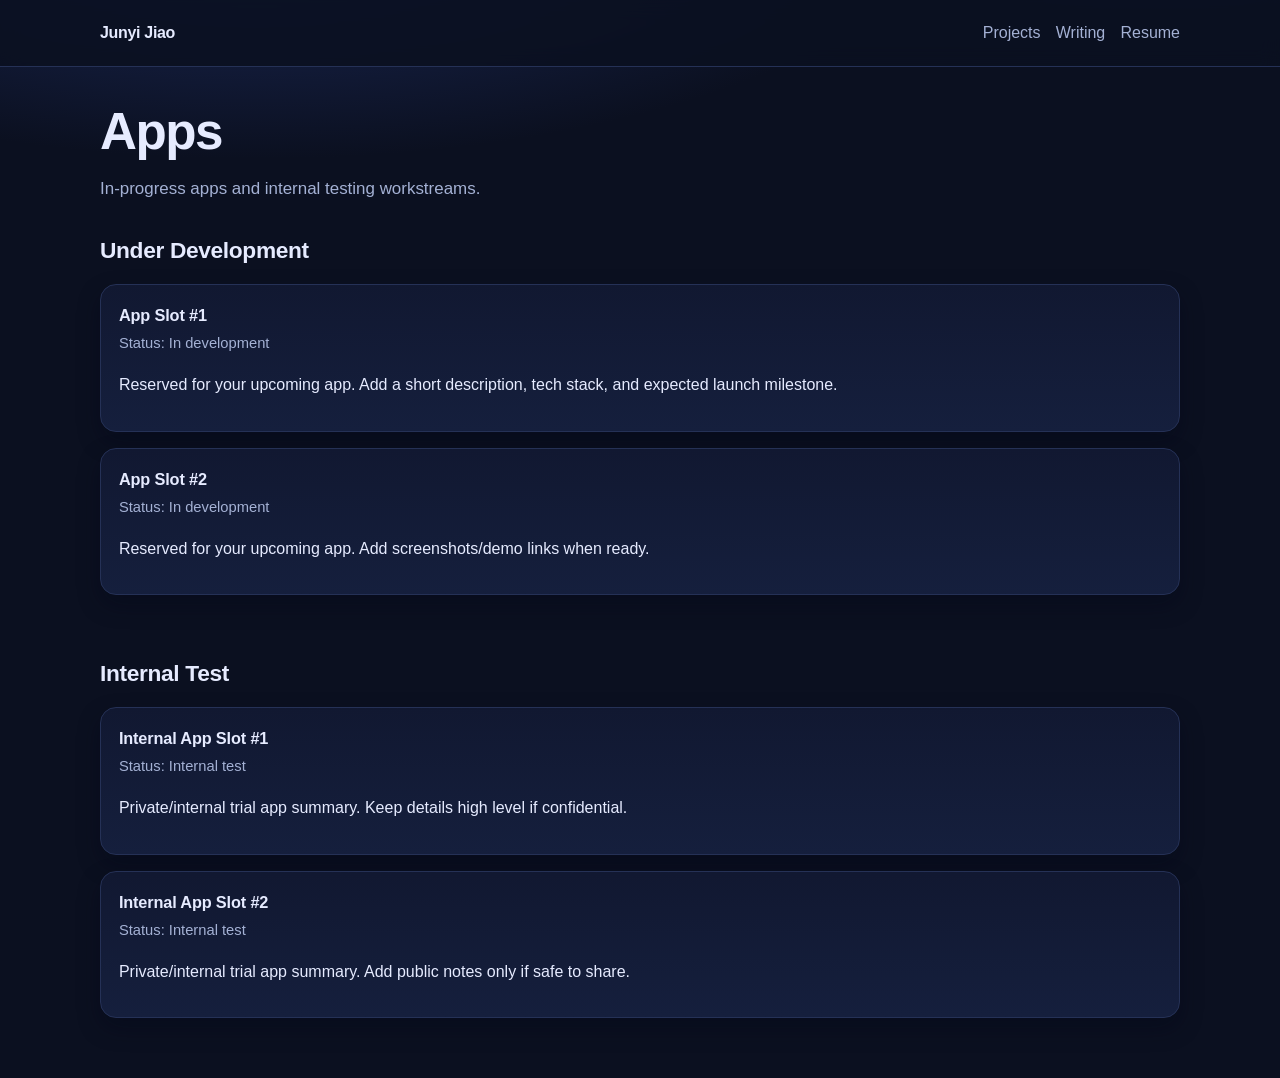
==== apps/index.html @ cd7e283a "feat(site): simplify homepage and move content to projects/writing/apps subpages" ====
<!doctype html>
<html lang="en">
  <head>
    <meta charset="UTF-8" />
    <meta name="viewport" content="width=device-width, initial-scale=1.0" />
    <title>Apps — Junyi Jiao</title>
    <meta name="description" content="Apps in development and internal test by Junyi Jiao." />
    <link rel="stylesheet" href="../styles.css" />
  </head>
  <body>
    <header class="site-header">
      <div class="container nav">
        <a class="brand" href="../">Junyi Jiao</a>
        <nav>
          <a href="../projects/">Projects</a>
          <a href="../writing/">Writing</a>
          <a href="../resume/">Resume</a>
        </nav>
      </div>
    </header>

    <main class="container section">
      <h1>Apps</h1>
      <p class="lead">In-progress apps and internal testing workstreams.</p>

      <section class="section">
        <h2>Under Development</h2>
        <div class="cards">
          <article class="card">
            <h3>App Slot #1</h3>
            <p class="meta">Status: In development</p>
            <p>Reserved for your upcoming app. Add a short description, tech stack, and expected launch milestone.</p>
          </article>
          <article class="card">
            <h3>App Slot #2</h3>
            <p class="meta">Status: In development</p>
            <p>Reserved for your upcoming app. Add screenshots/demo links when ready.</p>
          </article>
        </div>
      </section>

      <section class="section">
        <h2>Internal Test</h2>
        <div class="cards">
          <article class="card">
            <h3>Internal App Slot #1</h3>
            <p class="meta">Status: Internal test</p>
            <p>Private/internal trial app summary. Keep details high level if confidential.</p>
          </article>
          <article class="card">
            <h3>Internal App Slot #2</h3>
            <p class="meta">Status: Internal test</p>
            <p>Private/internal trial app summary. Add public notes only if safe to share.</p>
          </article>
        </div>
      </section>
    </main>
  </body>
</html>
---- styles.css ----
:root {
  --bg: #0b1020;
  --surface: #111831;
  --surface-soft: #151f3d;
  --text: #e6ebff;
  --muted: #a4b1d4;
  --primary: #5ea0ff;
  --primary-dark: #3b82f6;
  --border: #253156;
  --shadow-sm: 0 10px 22px rgba(2, 6, 23, 0.35);
  --shadow-md: 0 18px 42px rgba(2, 6, 23, 0.48);
}

* { box-sizing: border-box; }
html, body { margin: 0; padding: 0; }
body {
  font-family: Inter, -apple-system, BlinkMacSystemFont, "Segoe UI", Roboto, sans-serif;
  color: var(--text);
  background:
    radial-gradient(1200px 460px at 20% -10%, #1d2c60 0%, transparent 58%),
    radial-gradient(900px 360px at 90% -15%, #18264e 0%, transparent 58%),
    var(--bg);
  line-height: 1.62;
}

.container {
  width: min(1080px, 92vw);
  margin: 0 auto;
}

.site-header {
  position: sticky;
  top: 0;
  backdrop-filter: blur(10px);
  background: color-mix(in srgb, #0b1020 88%, transparent);
  border-bottom: 1px solid var(--border);
  z-index: 30;
}

.nav {
  display: flex;
  align-items: center;
  justify-content: space-between;
  min-height: 66px;
  gap: 1rem;
}

.brand {
  color: var(--text);
  font-weight: 800;
  letter-spacing: -0.02em;
  text-decoration: none;
}

nav {
  display: flex;
  align-items: center;
  gap: .95rem;
  flex-wrap: wrap;
}

nav a {
  color: var(--muted);
  text-decoration: none;
  font-weight: 500;
  transition: color .2s ease;
}

nav a:hover { color: var(--text); }

.hero { padding: 88px 0 36px; }

.eyebrow {
  margin: 0;
  text-transform: uppercase;
  letter-spacing: .08em;
  font-size: .78rem;
  color: #9bc0ff;
  font-weight: 700;
}

h1 {
  font-size: clamp(2rem, 5vw, 3.2rem);
  line-height: 1.08;
  letter-spacing: -0.03em;
  margin: .45rem 0 .95rem;
  max-width: 20ch;
}

.lead {
  font-size: 1.06rem;
  color: var(--muted);
  max-width: 74ch;
  margin: 0;
}

.hero-actions {
  display: flex;
  gap: .75rem;
  flex-wrap: wrap;
  margin-top: 1.25rem;
}

.btn {
  display: inline-block;
  background: var(--primary);
  color: #061126;
  padding: .66rem .95rem;
  border-radius: .74rem;
  text-decoration: none;
  font-weight: 700;
  border: 1px solid transparent;
  transition: transform .18s ease, box-shadow .18s ease, background .18s ease;
}

.btn:hover {
  background: #7ab3ff;
  transform: translateY(-1px);
  box-shadow: 0 12px 22px rgba(59, 130, 246, 0.3);
}

.btn-outline {
  background: transparent;
  color: #b7cdff;
  border-color: #3a4f85;
}

.btn-outline:hover {
  background: #16254a;
  color: #d3e2ff;
}

.btn-small { padding: .42rem .78rem; border-radius: .65rem; }

.icon-link {
  display: inline-flex;
  align-items: center;
  gap: .45rem;
  padding: .5rem .72rem;
  border: 1px solid var(--border);
  border-radius: .7rem;
  color: #cfe0ff;
  text-decoration: none;
  background: #121a33;
}

.icon-link:hover {
  background: #1a274d;
  color: #e6efff;
}

.section { padding: 30px 0; }
.section h2 {
  margin: 0 0 .95rem;
  font-size: 1.42rem;
  letter-spacing: -0.015em;
}

.cards {
  display: grid;
  gap: 1rem;
}

.project-grid {
  grid-template-columns: repeat(3, minmax(0, 1fr));
}

.card {
  background: linear-gradient(180deg, var(--surface) 0%, var(--surface-soft) 100%);
  border: 1px solid var(--border);
  border-radius: 1rem;
  padding: 1.05rem 1.12rem;
  box-shadow: var(--shadow-sm);
  transition: transform .2s ease, box-shadow .2s ease, border-color .2s ease;
}

.card:hover {
  transform: translateY(-2px);
  box-shadow: var(--shadow-md);
  border-color: #38508f;
}

.card h3 {
  margin: 0;
  font-size: 1.02rem;
  letter-spacing: -0.01em;
}

.meta {
  margin: .24rem 0 .72rem;
  color: var(--muted);
  font-size: .92rem;
}

ul { padding-left: 1.1rem; margin: 0; }
li + li { margin-top: .35rem; }

.timeline {
  display: grid;
  gap: .9rem;
  position: relative;
}

.timeline::before {
  content: "";
  position: absolute;
  left: .4rem;
  top: .3rem;
  bottom: .3rem;
  width: 2px;
  background: #2e3f73;
}

.timeline-item {
  margin-left: .9rem;
}

.edu-list {
  display: grid;
  gap: .72rem;
}

.edu-list > div {
  background: var(--surface);
  border: 1px solid var(--border);
  border-radius: .88rem;
  padding: .85rem 1rem;
}

.edu-list h3 { margin: 0 0 .25rem; }
.edu-list p { margin: 0; color: var(--muted); }

a { color: #9bc0ff; }
a:hover { color: #bfdbfe; }

.site-footer {
  border-top: 1px solid var(--border);
  margin-top: 2rem;
  padding: 1rem 0 2rem;
}

.site-footer .container {
  display: flex;
  justify-content: space-between;
  gap: 1rem;
  flex-wrap: wrap;
}

@media (max-width: 980px) {
  .project-grid { grid-template-columns: 1fr 1fr; }
}

@media (max-width: 760px) {
  nav { gap: .68rem; }
  .container { width: min(980px, 94vw); }
  .project-grid { grid-template-columns: 1fr; }
  .timeline::before { display: none; }
  .timeline-item { margin-left: 0; }
  .hero { padding-top: 64px; }
}
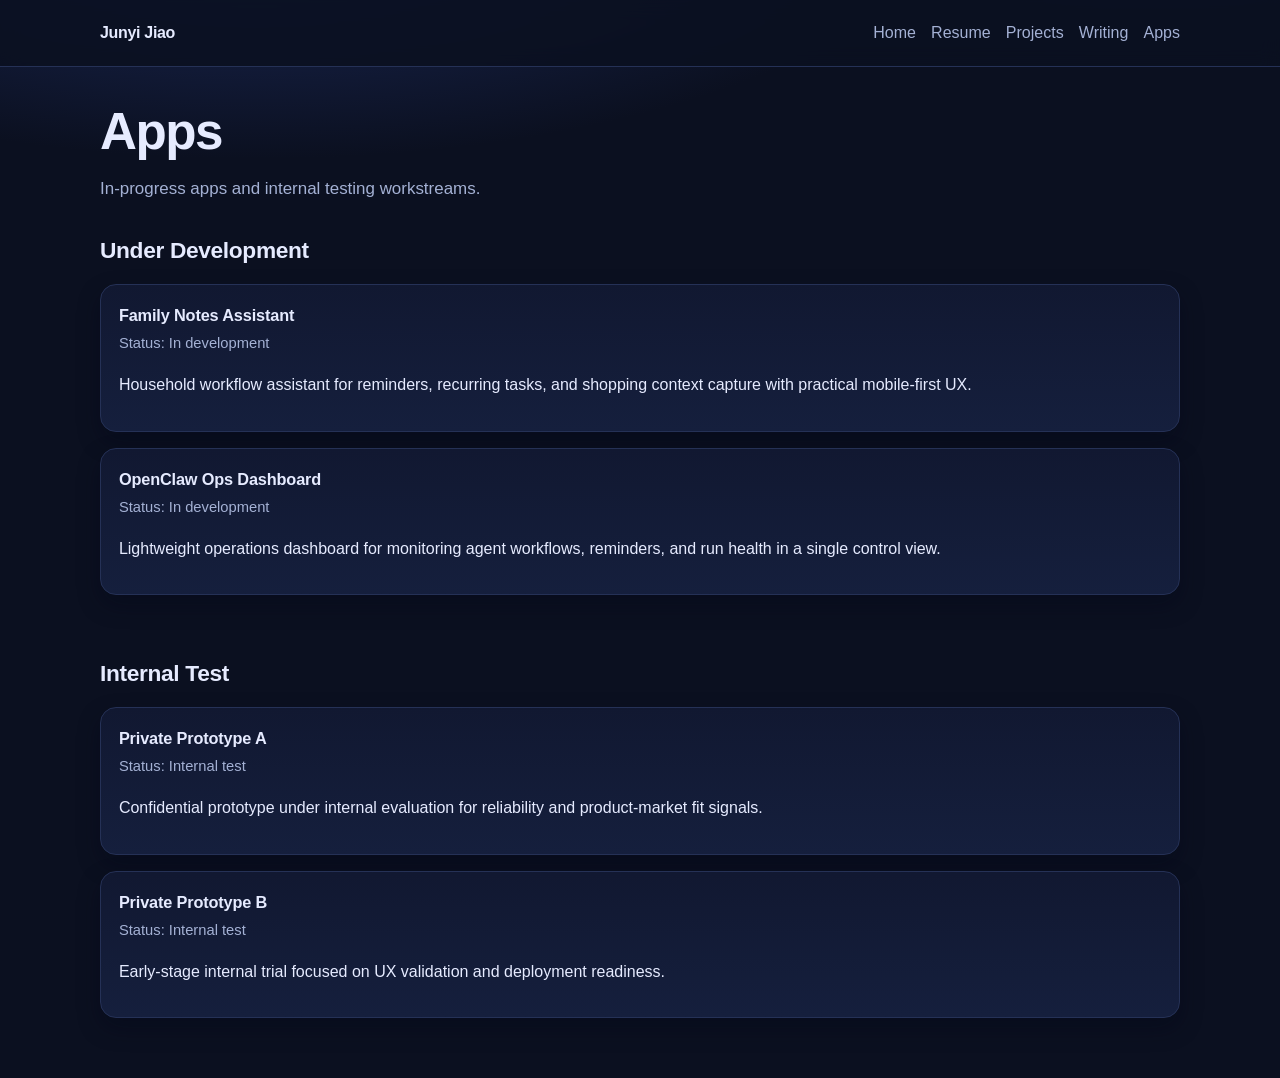
==== commit 97e47d35: "refactor(site): unify nav, improve homepage CTAs, and polish writing/apps layout" ====
--- a/apps/index.html
+++ b/apps/index.html
@@ -12,9 +12,11 @@
       <div class="container nav">
         <a class="brand" href="../">Junyi Jiao</a>
         <nav>
+          <a href="../">Home</a>
+          <a href="../resume/">Resume</a>
           <a href="../projects/">Projects</a>
           <a href="../writing/">Writing</a>
-          <a href="../resume/">Resume</a>
+          <a href="../apps/">Apps</a>
         </nav>
       </div>
     </header>
@@ -27,14 +29,14 @@
         <h2>Under Development</h2>
         <div class="cards">
           <article class="card">
-            <h3>App Slot #1</h3>
+            <h3>Family Notes Assistant</h3>
             <p class="meta">Status: In development</p>
-            <p>Reserved for your upcoming app. Add a short description, tech stack, and expected launch milestone.</p>
+            <p>Household workflow assistant for reminders, recurring tasks, and shopping context capture with practical mobile-first UX.</p>
           </article>
           <article class="card">
-            <h3>App Slot #2</h3>
+            <h3>OpenClaw Ops Dashboard</h3>
             <p class="meta">Status: In development</p>
-            <p>Reserved for your upcoming app. Add screenshots/demo links when ready.</p>
+            <p>Lightweight operations dashboard for monitoring agent workflows, reminders, and run health in a single control view.</p>
           </article>
         </div>
       </section>
@@ -43,14 +45,14 @@
         <h2>Internal Test</h2>
         <div class="cards">
           <article class="card">
-            <h3>Internal App Slot #1</h3>
+            <h3>Private Prototype A</h3>
             <p class="meta">Status: Internal test</p>
-            <p>Private/internal trial app summary. Keep details high level if confidential.</p>
+            <p>Confidential prototype under internal evaluation for reliability and product-market fit signals.</p>
           </article>
           <article class="card">
-            <h3>Internal App Slot #2</h3>
+            <h3>Private Prototype B</h3>
             <p class="meta">Status: Internal test</p>
-            <p>Private/internal trial app summary. Add public notes only if safe to share.</p>
+            <p>Early-stage internal trial focused on UX validation and deployment readiness.</p>
           </article>
         </div>
       </section>
--- a/styles.css
+++ b/styles.css
@@ -135,18 +135,33 @@
 .icon-link {
   display: inline-flex;
   align-items: center;
-  gap: .45rem;
-  padding: .5rem .72rem;
-  border: 1px solid var(--border);
-  border-radius: .7rem;
-  color: #cfe0ff;
-  text-decoration: none;
-  background: #121a33;
+  gap: .52rem;
+  padding: .62rem .9rem;
+  border: 1px solid transparent;
+  border-radius: .78rem;
+  color: #ffffff;
+  text-decoration: none;
+  font-weight: 700;
+  box-shadow: 0 10px 22px rgba(2, 6, 23, 0.34);
+  transition: transform .16s ease, box-shadow .16s ease, filter .16s ease;
+}
+
+.icon-link svg { display: block; }
+
+.icon-github {
+  background: #181717;
+  border-color: #2f2f30;
+}
+
+.icon-linkedin {
+  background: #0a66c2;
+  border-color: #0a66c2;
 }
 
 .icon-link:hover {
-  background: #1a274d;
-  color: #e6efff;
+  transform: translateY(-2px);
+  box-shadow: 0 14px 28px rgba(2, 6, 23, 0.42);
+  filter: brightness(1.06);
 }
 
 .section { padding: 30px 0; }
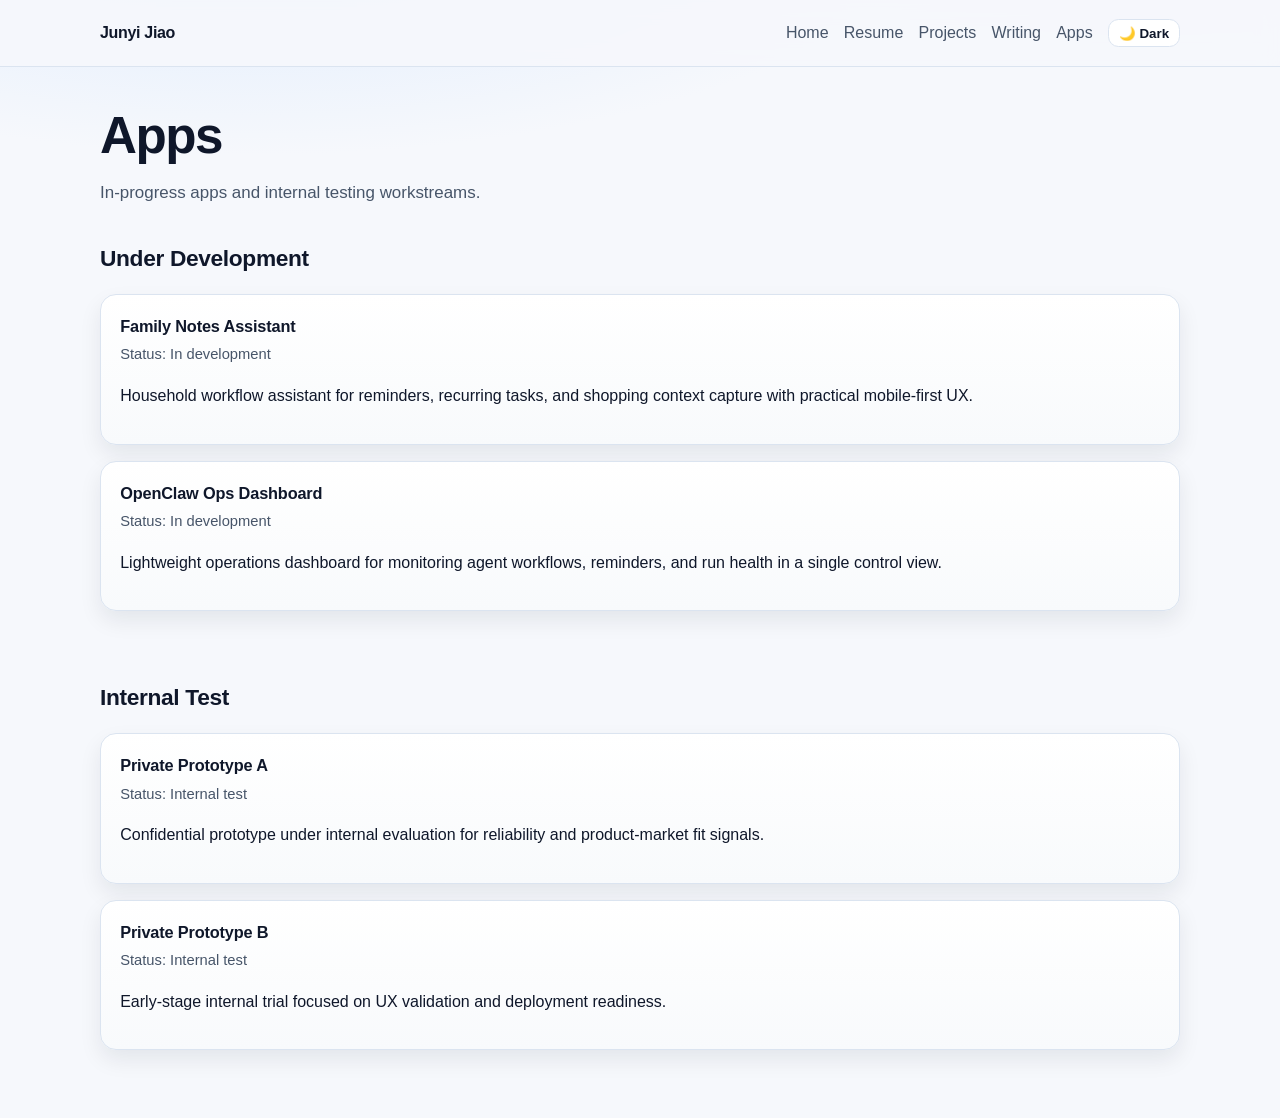
==== commit f057cad0: "feat(theme): switch default to bright mode and add dark-mode toggle across pages" ====
--- a/apps/index.html
+++ b/apps/index.html
@@ -17,7 +17,7 @@
           <a href="../projects/">Projects</a>
           <a href="../writing/">Writing</a>
           <a href="../apps/">Apps</a>
-        </nav>
+        <button class="theme-toggle" type="button" aria-label="Toggle dark mode">🌙 Dark</button></nav>
       </div>
     </header>
 
@@ -57,5 +57,6 @@
         </div>
       </section>
     </main>
+      <script src="../theme.js"></script>
   </body>
 </html>
--- a/styles.css
+++ b/styles.css
@@ -1,12 +1,39 @@
 :root {
+  --bg: #f6f8fc;
+  --bg-spot-1: #dbeafe;
+  --bg-spot-2: #e0e7ff;
+  --surface: #ffffff;
+  --surface-soft: #f8fafc;
+  --text: #0f172a;
+  --muted: #475569;
+  --primary: #2563eb;
+  --primary-text: #ffffff;
+  --border: #dbe4f0;
+  --link: #1d4ed8;
+  --link-hover: #1e40af;
+  --eyebrow: #1e40af;
+  --header-bg: rgba(246, 248, 252, 0.88);
+  --timeline-line: #bfd0ea;
+  --shadow-sm: 0 10px 22px rgba(15, 23, 42, 0.08);
+  --shadow-md: 0 18px 42px rgba(15, 23, 42, 0.14);
+}
+
+[data-theme="dark"] {
   --bg: #0b1020;
+  --bg-spot-1: #1d2c60;
+  --bg-spot-2: #18264e;
   --surface: #111831;
   --surface-soft: #151f3d;
   --text: #e6ebff;
   --muted: #a4b1d4;
   --primary: #5ea0ff;
-  --primary-dark: #3b82f6;
+  --primary-text: #061126;
   --border: #253156;
+  --link: #9bc0ff;
+  --link-hover: #bfdbfe;
+  --eyebrow: #9bc0ff;
+  --header-bg: rgba(11, 16, 32, 0.88);
+  --timeline-line: #2e3f73;
   --shadow-sm: 0 10px 22px rgba(2, 6, 23, 0.35);
   --shadow-md: 0 18px 42px rgba(2, 6, 23, 0.48);
 }
@@ -17,8 +44,8 @@
   font-family: Inter, -apple-system, BlinkMacSystemFont, "Segoe UI", Roboto, sans-serif;
   color: var(--text);
   background:
-    radial-gradient(1200px 460px at 20% -10%, #1d2c60 0%, transparent 58%),
-    radial-gradient(900px 360px at 90% -15%, #18264e 0%, transparent 58%),
+    radial-gradient(1200px 460px at 20% -10%, var(--bg-spot-1) 0%, transparent 58%),
+    radial-gradient(900px 360px at 90% -15%, var(--bg-spot-2) 0%, transparent 58%),
     var(--bg);
   line-height: 1.62;
 }
@@ -26,13 +53,17 @@
 .container {
   width: min(1080px, 92vw);
   margin: 0 auto;
+}
+
+.lead {
+  max-width: 72ch;
 }
 
 .site-header {
   position: sticky;
   top: 0;
   backdrop-filter: blur(10px);
-  background: color-mix(in srgb, #0b1020 88%, transparent);
+  background: var(--header-bg);
   border-bottom: 1px solid var(--border);
   z-index: 30;
 }
@@ -68,6 +99,16 @@
 
 nav a:hover { color: var(--text); }
 
+.theme-toggle {
+  border: 1px solid var(--border);
+  background: var(--surface);
+  color: var(--text);
+  border-radius: .65rem;
+  padding: .35rem .62rem;
+  font-weight: 600;
+  cursor: pointer;
+}
+
 .hero { padding: 88px 0 36px; }
 
 .eyebrow {
@@ -75,7 +116,7 @@
   text-transform: uppercase;
   letter-spacing: .08em;
   font-size: .78rem;
-  color: #9bc0ff;
+  color: var(--eyebrow);
   font-weight: 700;
 }
 
@@ -104,7 +145,7 @@
 .btn {
   display: inline-block;
   background: var(--primary);
-  color: #061126;
+  color: var(--primary-text);
   padding: .66rem .95rem;
   border-radius: .74rem;
   text-decoration: none;
@@ -114,20 +155,19 @@
 }
 
 .btn:hover {
-  background: #7ab3ff;
   transform: translateY(-1px);
-  box-shadow: 0 12px 22px rgba(59, 130, 246, 0.3);
+  box-shadow: 0 12px 22px color-mix(in srgb, var(--primary) 35%, transparent);
 }
 
 .btn-outline {
   background: transparent;
-  color: #b7cdff;
-  border-color: #3a4f85;
+  color: var(--link);
+  border-color: var(--border);
 }
 
 .btn-outline:hover {
-  background: #16254a;
-  color: #d3e2ff;
+  background: color-mix(in srgb, var(--surface) 85%, var(--primary) 15%);
+  color: var(--text);
 }
 
 .btn-small { padding: .42rem .78rem; border-radius: .65rem; }
@@ -147,6 +187,7 @@
 }
 
 .icon-link svg { display: block; }
+.icon-link span { font-size: 1rem; letter-spacing: 0.01em; }
 
 .icon-github {
   background: #181717;
@@ -164,9 +205,9 @@
   filter: brightness(1.06);
 }
 
-.section { padding: 30px 0; }
+.section { padding: 34px 0; }
 .section h2 {
-  margin: 0 0 .95rem;
+  margin: 0 0 1.05rem;
   font-size: 1.42rem;
   letter-spacing: -0.015em;
 }
@@ -184,7 +225,7 @@
   background: linear-gradient(180deg, var(--surface) 0%, var(--surface-soft) 100%);
   border: 1px solid var(--border);
   border-radius: 1rem;
-  padding: 1.05rem 1.12rem;
+  padding: 1.15rem 1.2rem;
   box-shadow: var(--shadow-sm);
   transition: transform .2s ease, box-shadow .2s ease, border-color .2s ease;
 }
@@ -192,7 +233,7 @@
 .card:hover {
   transform: translateY(-2px);
   box-shadow: var(--shadow-md);
-  border-color: #38508f;
+  border-color: color-mix(in srgb, var(--border) 60%, var(--primary) 40%);
 }
 
 .card h3 {
@@ -207,8 +248,12 @@
   font-size: .92rem;
 }
 
+p, li {
+  font-size: 1rem;
+}
+
 ul { padding-left: 1.1rem; margin: 0; }
-li + li { margin-top: .35rem; }
+li + li { margin-top: .4rem; }
 
 .timeline {
   display: grid;
@@ -223,7 +268,7 @@
   top: .3rem;
   bottom: .3rem;
   width: 2px;
-  background: #2e3f73;
+  background: var(--timeline-line);
 }
 
 .timeline-item {
@@ -245,8 +290,8 @@
 .edu-list h3 { margin: 0 0 .25rem; }
 .edu-list p { margin: 0; color: var(--muted); }
 
-a { color: #9bc0ff; }
-a:hover { color: #bfdbfe; }
+a { color: var(--link); }
+a:hover { color: var(--link-hover); }
 
 .site-footer {
   border-top: 1px solid var(--border);
@@ -266,10 +311,65 @@
 }
 
 @media (max-width: 760px) {
-  nav { gap: .68rem; }
+  .site-header {
+    position: static;
+    backdrop-filter: none;
+  }
+
+  .nav {
+    flex-direction: column;
+    align-items: flex-start;
+    gap: .7rem;
+    padding: .75rem 0;
+  }
+
+  nav {
+    gap: .5rem;
+    width: 100%;
+  }
+
+  nav a,
+  .theme-toggle {
+    display: inline-flex;
+    align-items: center;
+    min-height: 36px;
+    padding: .15rem .2rem;
+  }
+
   .container { width: min(980px, 94vw); }
+  .section { padding: 26px 0; }
+
+  .hero {
+    padding-top: 34px;
+    padding-bottom: 20px;
+  }
+
+  h1 {
+    font-size: clamp(1.75rem, 8vw, 2.1rem);
+    margin-bottom: .72rem;
+  }
+
+  .lead {
+    font-size: 1rem;
+  }
+
+  .hero-actions {
+    gap: .55rem;
+  }
+
+  .btn,
+  .icon-link {
+    width: 100%;
+    justify-content: center;
+    min-height: 44px;
+  }
+
   .project-grid { grid-template-columns: 1fr; }
   .timeline::before { display: none; }
   .timeline-item { margin-left: 0; }
-  .hero { padding-top: 64px; }
-}
+
+  .card {
+    padding: 1rem;
+    border-radius: .9rem;
+  }
+}
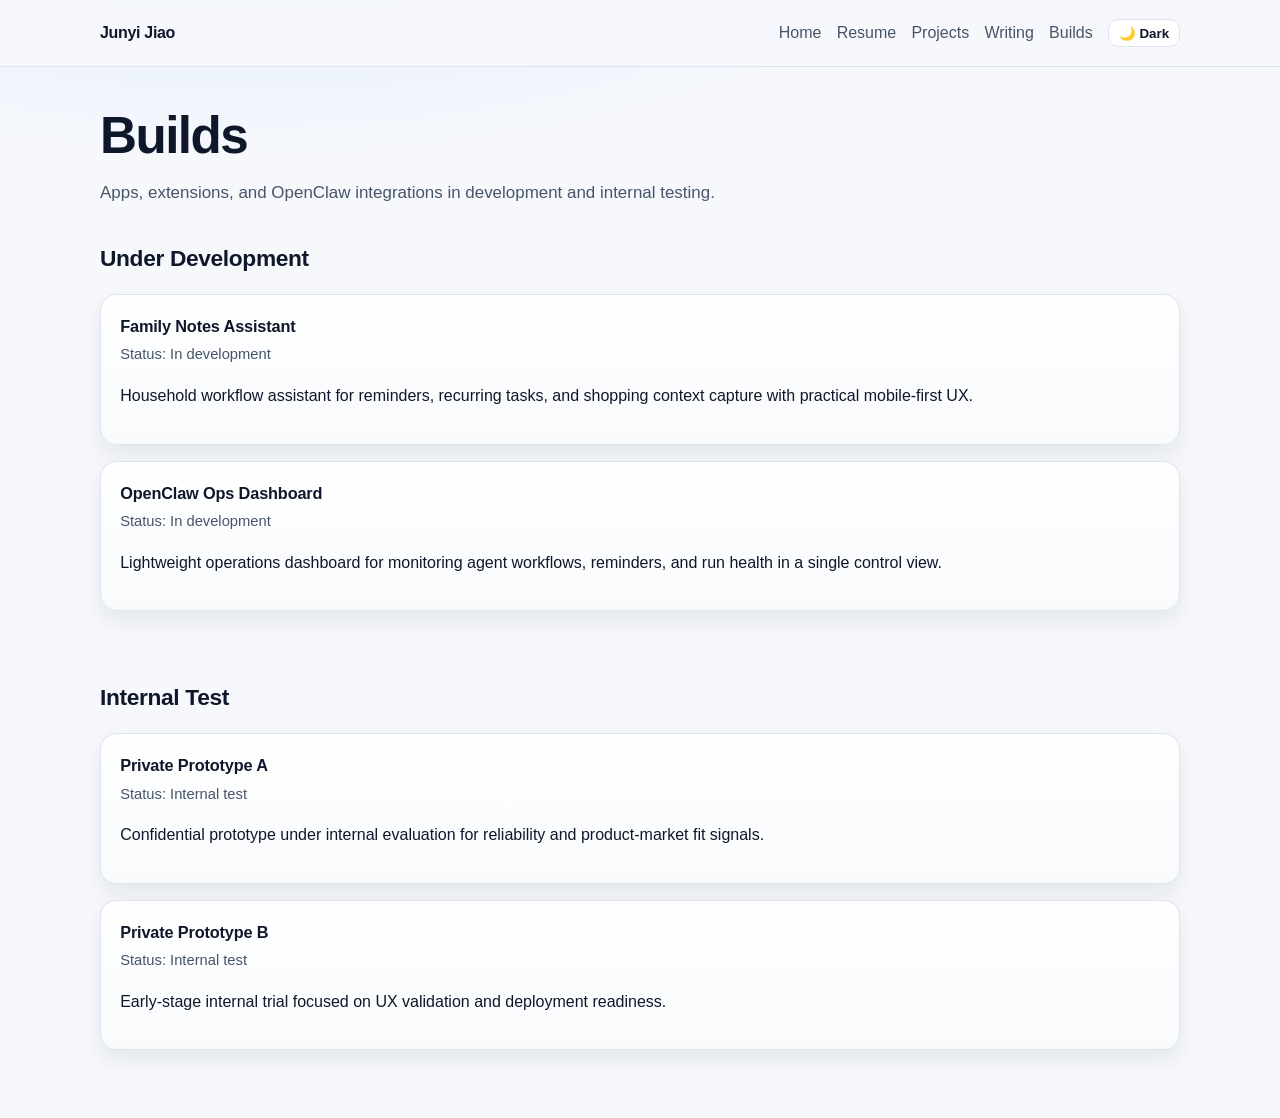
==== commit 355e79c5: "chore(nav): rename Apps tab to Builds for broader app/extension scope" ====
--- a/apps/index.html
+++ b/apps/index.html
@@ -3,7 +3,7 @@
   <head>
     <meta charset="UTF-8" />
     <meta name="viewport" content="width=device-width, initial-scale=1.0" />
-    <title>Apps — Junyi Jiao</title>
+    <title>Builds — Junyi Jiao</title>
     <meta name="description" content="Apps in development and internal test by Junyi Jiao." />
     <link rel="stylesheet" href="../styles.css" />
   </head>
@@ -16,14 +16,14 @@
           <a href="../resume/">Resume</a>
           <a href="../projects/">Projects</a>
           <a href="../writing/">Writing</a>
-          <a href="../apps/">Apps</a>
+          <a href="../apps/">Builds</a>
         <button class="theme-toggle" type="button" aria-label="Toggle dark mode">🌙 Dark</button></nav>
       </div>
     </header>
 
     <main class="container section">
-      <h1>Apps</h1>
-      <p class="lead">In-progress apps and internal testing workstreams.</p>
+      <h1>Builds</h1>
+      <p class="lead">Apps, extensions, and OpenClaw integrations in development and internal testing.</p>
 
       <section class="section">
         <h2>Under Development</h2>
--- a/styles.css
+++ b/styles.css
@@ -336,6 +336,20 @@
     padding: .15rem .2rem;
   }
 
+  .theme-toggle {
+    min-width: 38px;
+    min-height: 38px;
+    justify-content: center;
+    padding: 0;
+    font-size: 0;
+    line-height: 1;
+  }
+
+  .theme-toggle::before {
+    content: attr(data-icon);
+    font-size: 1rem;
+  }
+
   .container { width: min(980px, 94vw); }
   .section { padding: 26px 0; }
 
